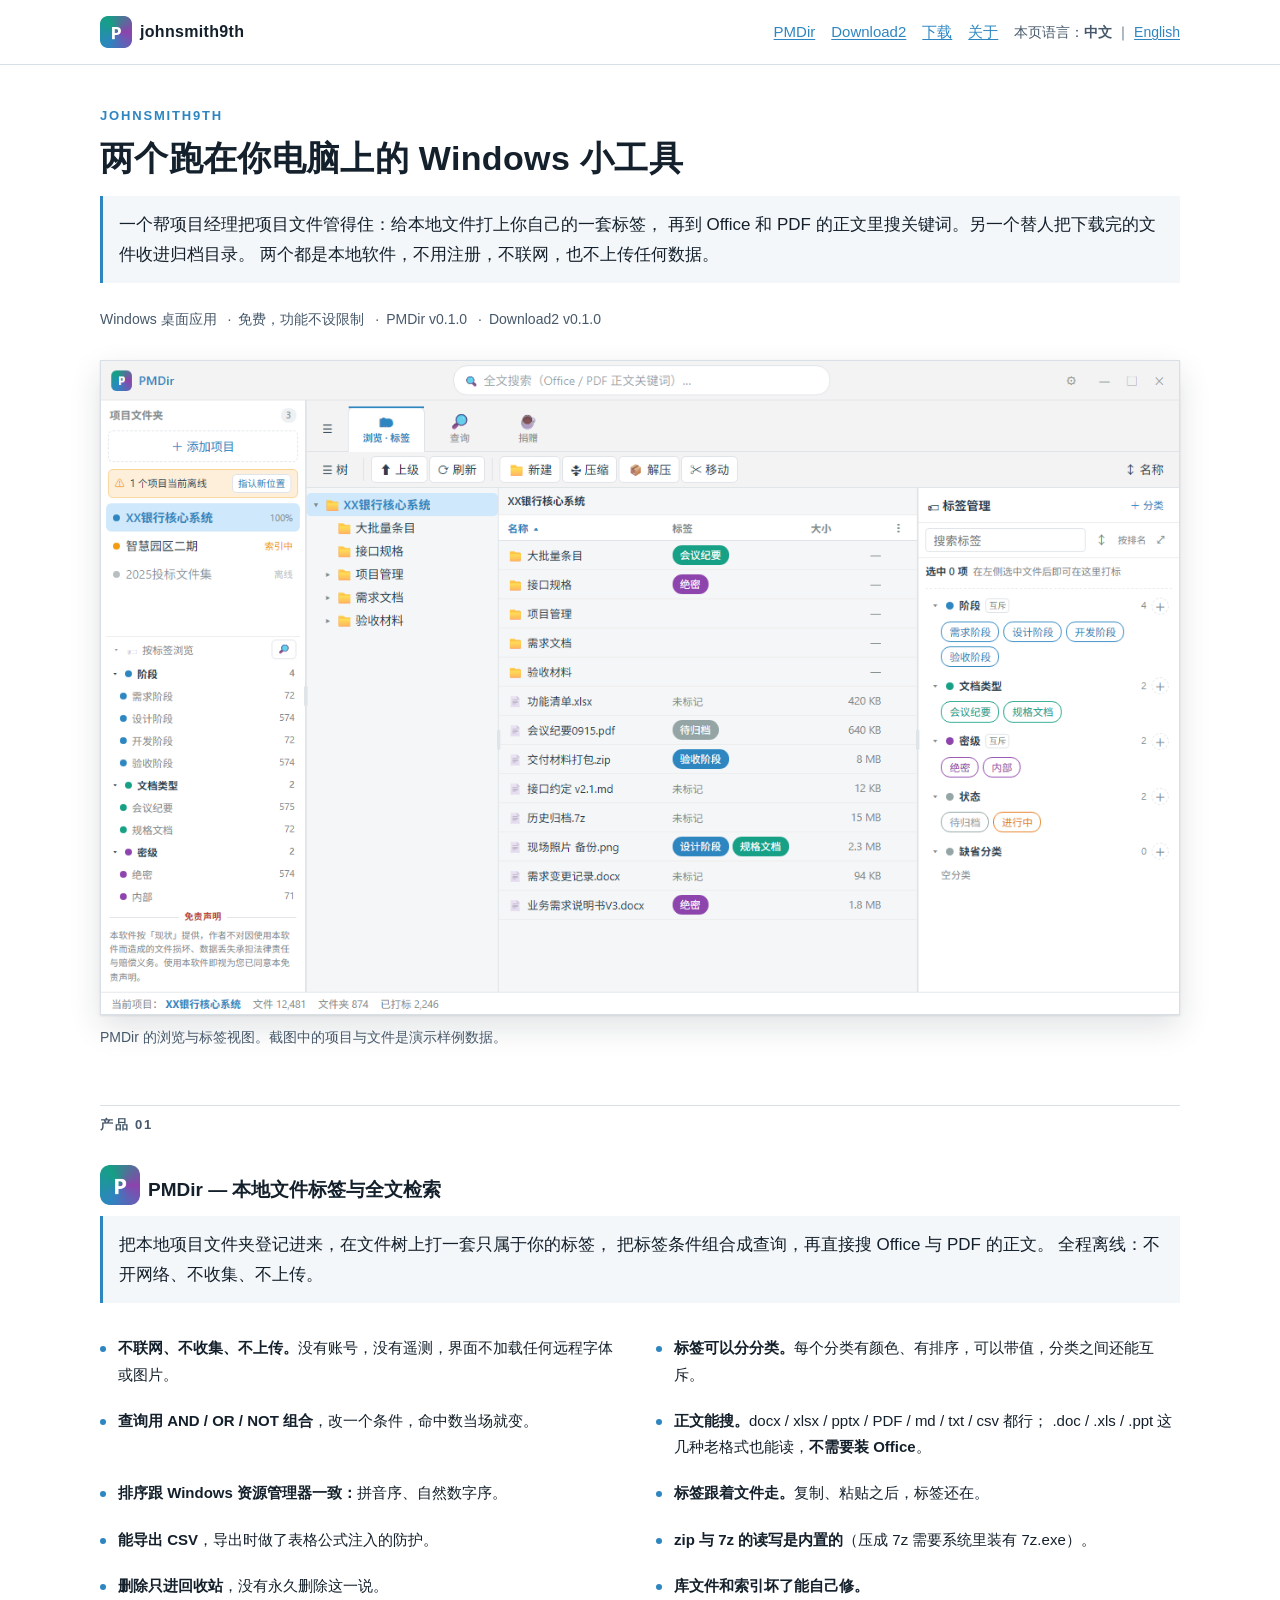
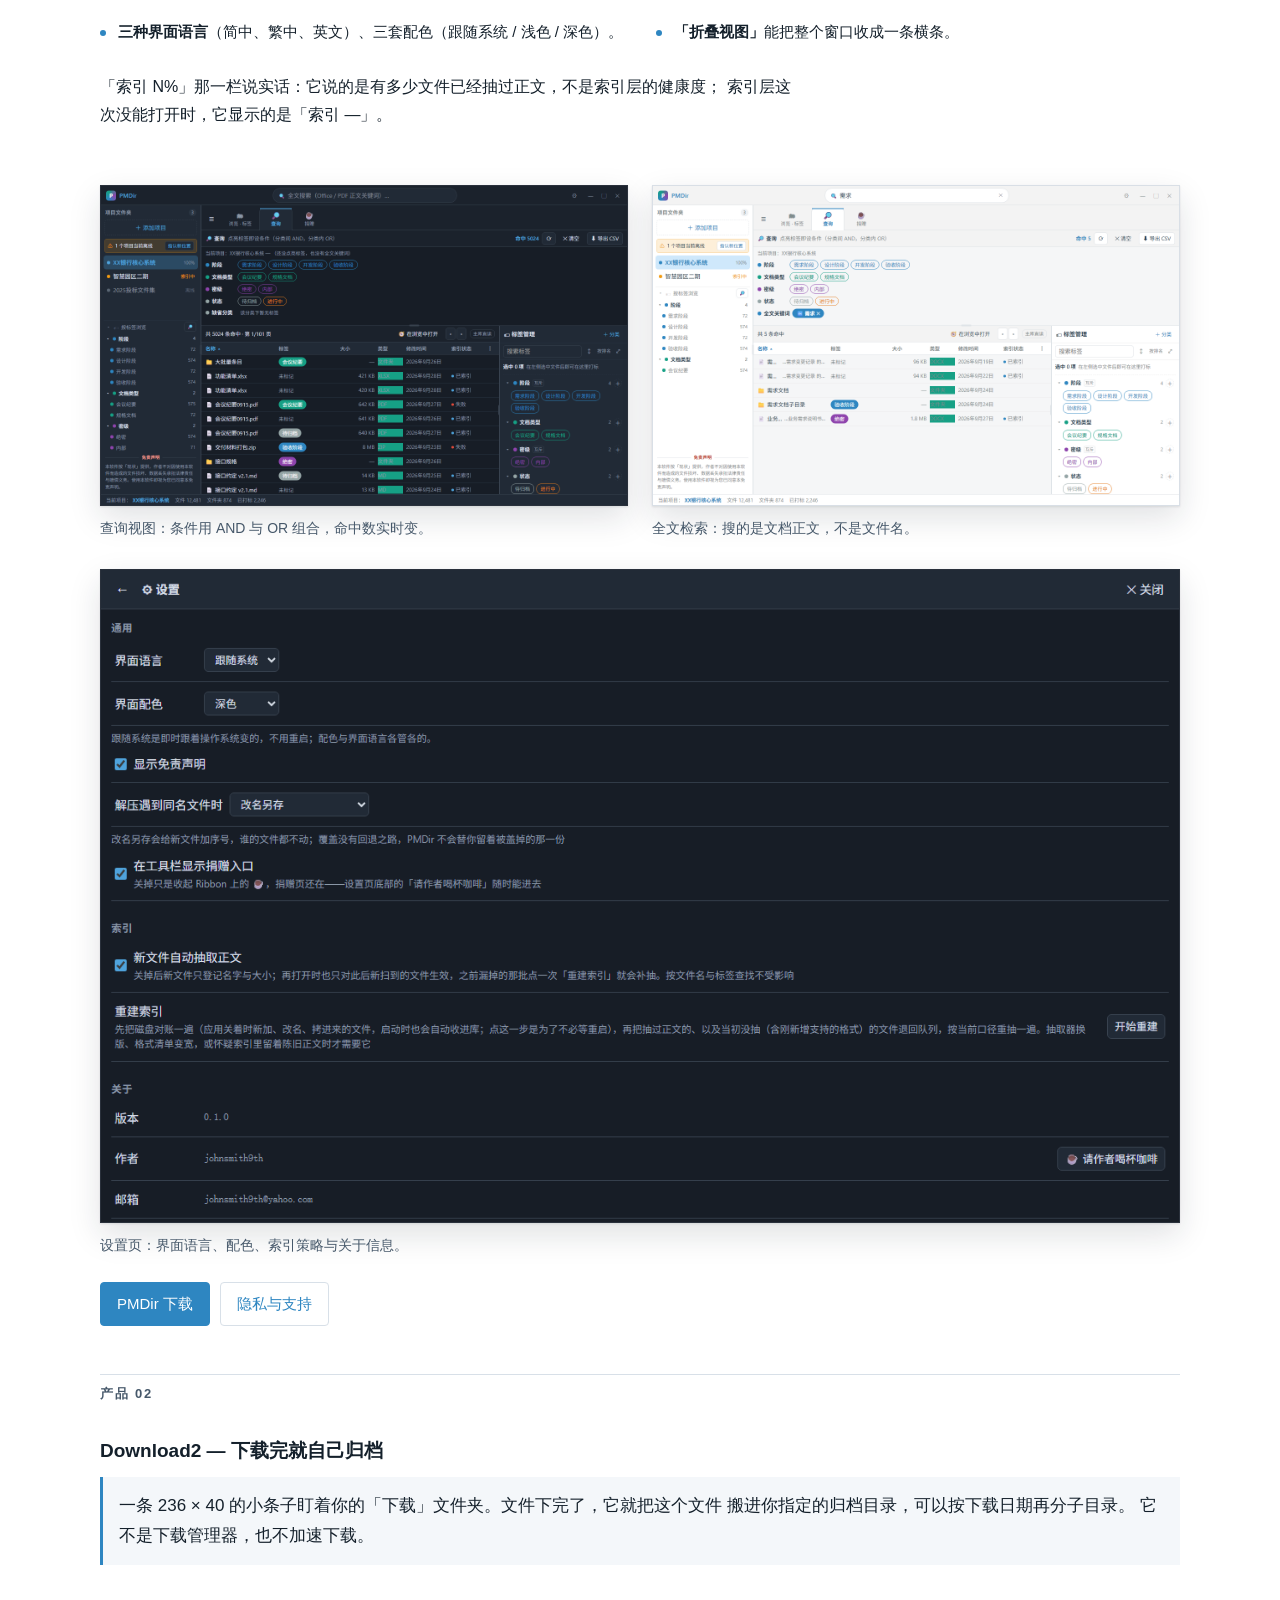
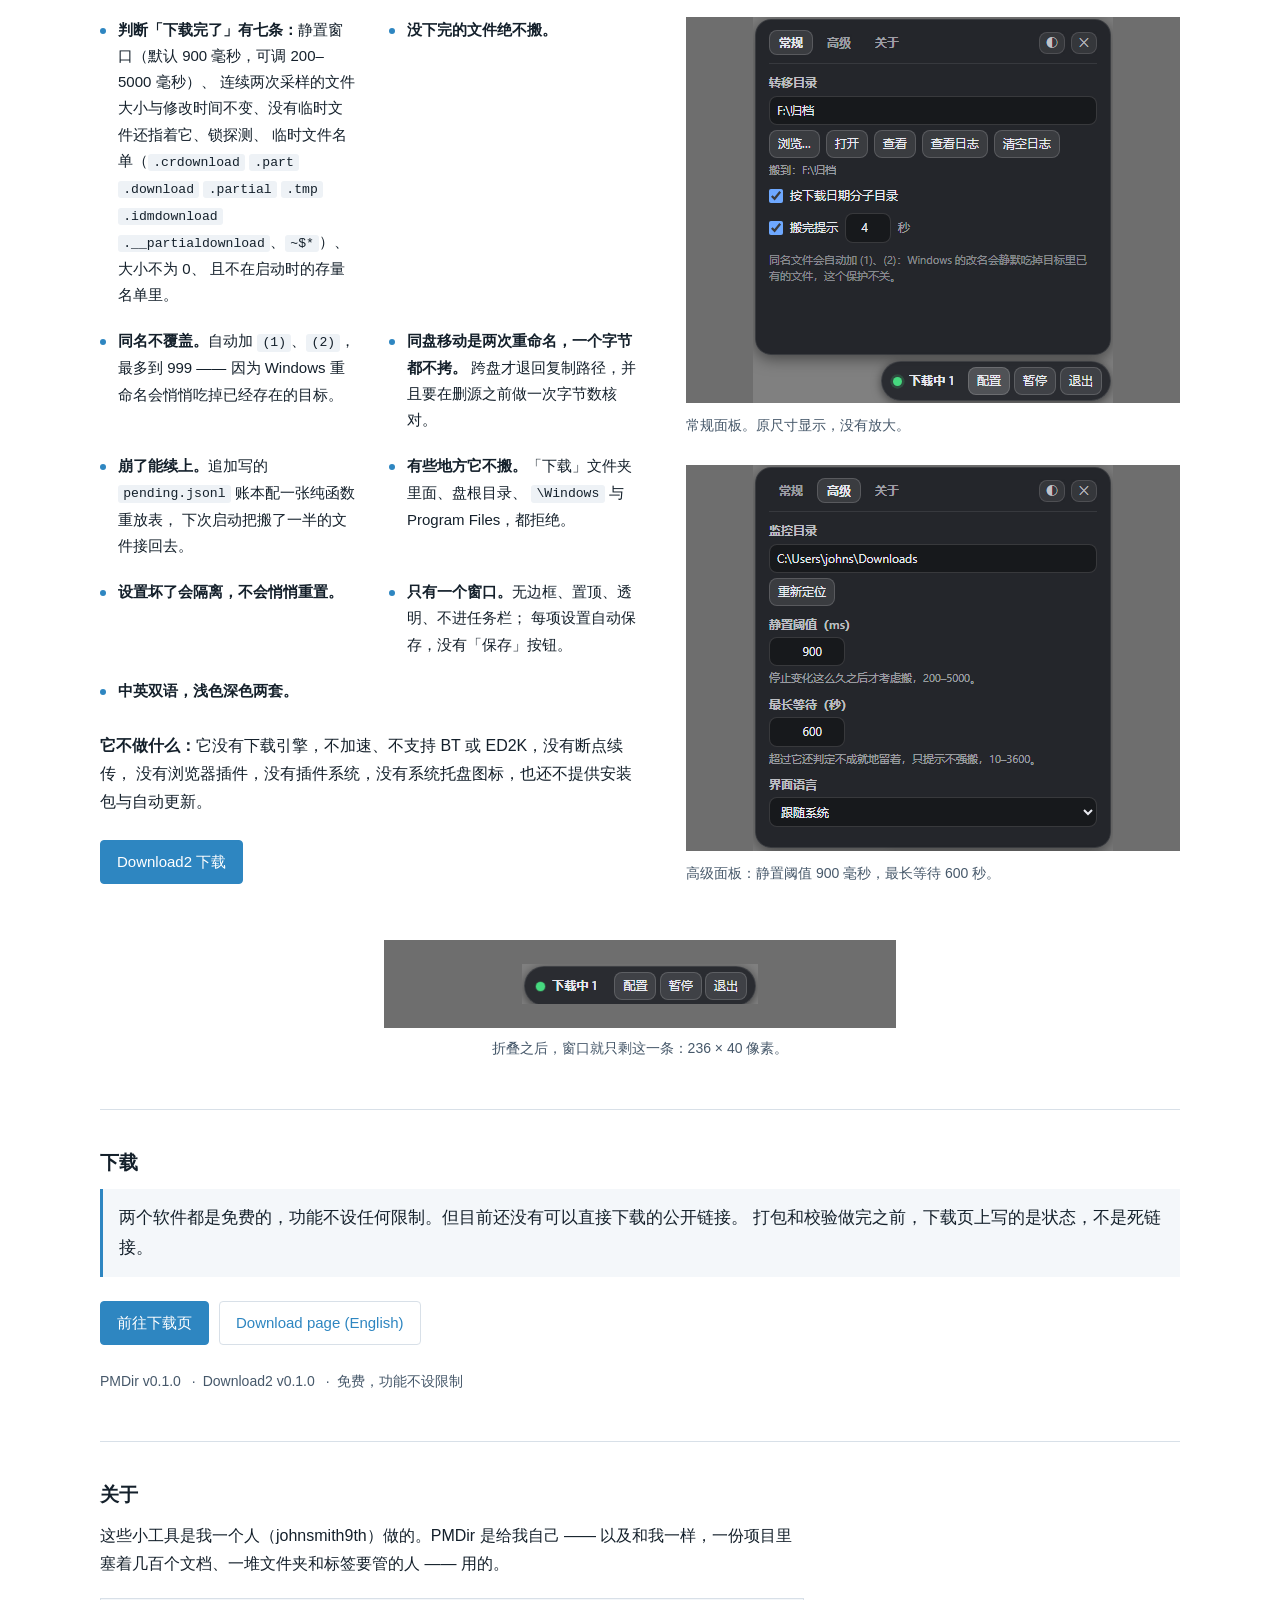
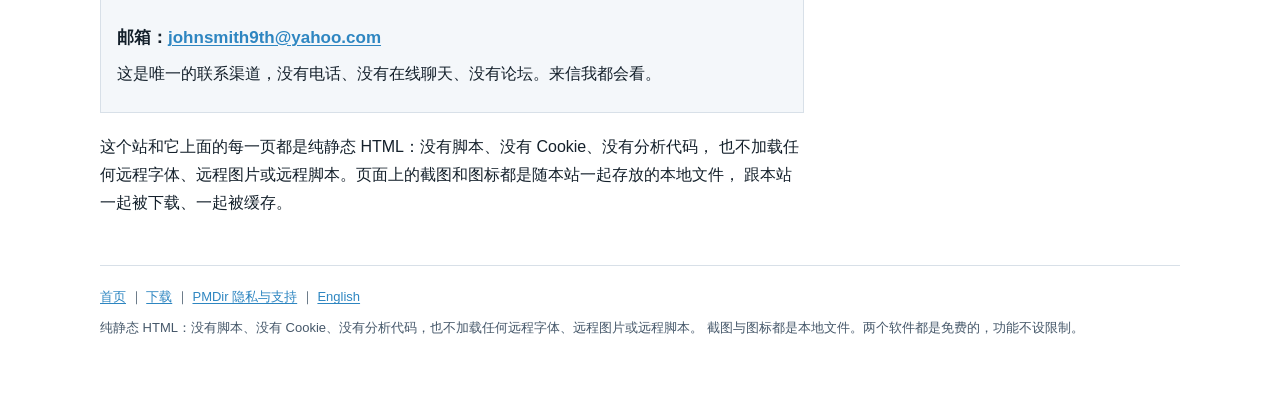
==== docs/index.html @ 08e50e8e "Add product site for PMDir and Download2 Publishes a bilingual (zh-CN / en) homepage for the two Win" ====
<!DOCTYPE html>
<html lang="zh-CN">
  <head>
    <meta charset="utf-8" />
    <meta name="viewport" content="width=device-width, initial-scale=1" />
    <title>johnsmith9th 的小工具 — PMDir 与 Download2</title>
    <meta
      name="description"
      content="两个跑在你自己电脑上的 Windows 小工具：PMDir 给本地文件打标签并做全文检索，Download2 把下载完成的文件自动收进归档目录。免费，功能不设限制。"
    />
    <link rel="stylesheet" href="styles.css" />
  </head>
  <body>
    <header class="site">
      <div class="wrap site__bar">
        <a class="brandmark" href="index.html">
          <img src="assets/pmdir/icon.png" width="32" height="32" alt="" decoding="async" />
          <span>johnsmith9th</span>
        </a>
        <nav class="sitenav" aria-label="站内导航">
          <a href="#pmdir">PMDir</a>
          <a href="#download2">Download2</a>
          <a href="#download">下载</a>
          <a href="#about">关于</a>
          <span class="lang">本页语言：<strong>中文</strong> ｜ <a href="index-en.html">English</a></span>
        </nav>
      </div>
    </header>

    <div class="wrap">
      <section id="top" class="hero">
        <p class="brand">johnsmith9th</p>
        <h1>两个跑在你电脑上的 Windows 小工具</h1>
        <p class="lede">
          一个帮项目经理把项目文件管得住：给本地文件打上你自己的一套标签，
          再到 Office 和 PDF 的正文里搜关键词。另一个替人把下载完的文件收进归档目录。
          两个都是本地软件，不用注册，不联网，也不上传任何数据。
        </p>
        <p class="meta">
          <span>Windows 桌面应用</span> <span>免费，功能不设限制</span>
          <span>PMDir v0.1.0</span> <span>Download2 v0.1.0</span>
        </p>

        <figure class="shotfig">
          <img
            class="shot shot--fill"
            src="assets/pmdir/browse.png"
            width="1258"
            height="762"
            fetchpriority="high"
            decoding="async"
            alt="PMDir 的浏览与标签视图：左侧是项目文件夹与标签面板，中间是文件列表，右侧是标签管理"
          />
          <figcaption>PMDir 的浏览与标签视图。截图中的项目与文件是演示样例数据。</figcaption>
        </figure>
      </section>

      <section id="pmdir" class="section">
        <p class="eyebrow">产品 01</p>
        <h2>
          <img class="hicon" src="assets/pmdir/icon.png" width="40" height="40" alt="" decoding="async" />PMDir — 本地文件标签与全文检索
        </h2>
        <p class="lede">
          把本地项目文件夹登记进来，在文件树上打一套只属于你的标签，
          把标签条件组合成查询，再直接搜 Office 与 PDF 的正文。
          全程离线：不开网络、不收集、不上传。
        </p>

        <ul class="feats">
          <li><strong>不联网、不收集、不上传。</strong>没有账号，没有遥测，界面不加载任何远程字体或图片。</li>
          <li><strong>标签可以分分类。</strong>每个分类有颜色、有排序，可以带值，分类之间还能互斥。</li>
          <li><strong>查询用 AND / OR / NOT 组合</strong>，改一个条件，命中数当场就变。</li>
          <li>
            <strong>正文能搜。</strong>docx / xlsx / pptx / PDF / md / txt / csv 都行；
            .doc / .xls / .ppt 这几种老格式也能读，<strong>不需要装 Office</strong>。
          </li>
          <li><strong>排序跟 Windows 资源管理器一致：</strong>拼音序、自然数字序。</li>
          <li><strong>标签跟着文件走。</strong>复制、粘贴之后，标签还在。</li>
          <li><strong>能导出 CSV</strong>，导出时做了表格公式注入的防护。</li>
          <li><strong>zip 与 7z 的读写是内置的</strong>（压成 7z 需要系统里装有 7z.exe）。</li>
          <li><strong>删除只进回收站</strong>，没有永久删除这一说。</li>
          <li><strong>库文件和索引坏了能自己修。</strong></li>
          <li><strong>三种界面语言</strong>（简中、繁中、英文）、三套配色（跟随系统 / 浅色 / 深色）。</li>
          <li><strong>「折叠视图」</strong>能把整个窗口收成一条横条。</li>
        </ul>

        <p class="prose">
          「索引 N%」那一栏说实话：它说的是有多少文件已经抽过正文，不是索引层的健康度；
          索引层这次没能打开时，它显示的是「索引 —」。
        </p>

        <div class="shotrow">
          <figure class="shotfig">
            <img
              class="shot shot--fill shot--dark"
              src="assets/pmdir/query.png"
              width="1258"
              height="762"
              loading="lazy"
              decoding="async"
              alt="PMDir 的查询视图：标签条件用 AND 与 OR 组合，命中 5024 条，列表右侧带索引状态列"
            />
            <figcaption>查询视图：条件用 AND 与 OR 组合，命中数实时变。</figcaption>
          </figure>
          <figure class="shotfig">
            <img
              class="shot shot--fill"
              src="assets/pmdir/fulltext.png"
              width="1258"
              height="762"
              loading="lazy"
              decoding="async"
              alt="PMDir 的全文检索：搜索“需求”命中 5 条，文件名与类型列里能看到高亮"
            />
            <figcaption>全文检索：搜的是文档正文，不是文件名。</figcaption>
          </figure>
        </div>

        <figure class="shotfig">
          <img
            class="shot shot--fill shot--dark"
            src="assets/pmdir/settings.png"
            width="1258"
            height="762"
            loading="lazy"
            decoding="async"
            alt="PMDir 的设置页：界面语言、界面配色、索引与关于"
          />
          <figcaption>设置页：界面语言、配色、索引策略与关于信息。</figcaption>
        </figure>

        <p class="actions">
          <a class="btn btn--primary" href="downloads.html#dl-pmdir">PMDir 下载</a>
          <a class="btn" href="pmdir/index.html">隐私与支持</a>
        </p>
      </section>

      <section id="download2" class="section">
        <p class="eyebrow">产品 02</p>
        <h2>Download2 — 下载完就自己归档</h2>
        <p class="lede">
          一条 236 × 40 的小条子盯着你的「下载」文件夹。文件下完了，它就把这个文件
          搬进你指定的归档目录，可以按下载日期再分子目录。
          它不是下载管理器，也不加速下载。
        </p>

        <div class="split">
          <div>
            <ul class="feats">
              <li>
                <strong>判断「下载完了」有七条：</strong>静置窗口（默认 900 毫秒，可调 200–5000 毫秒）、
                连续两次采样的文件大小与修改时间不变、没有临时文件还指着它、锁探测、
                临时文件名单（<code>.crdownload</code> <code>.part</code> <code>.download</code>
                <code>.partial</code> <code>.tmp</code> <code>.idmdownload</code>
                <code>.__partialdownload</code>、<code>~$*</code>）、大小不为 0、
                且不在启动时的存量名单里。
              </li>
              <li><strong>没下完的文件绝不搬。</strong></li>
              <li>
                <strong>同名不覆盖。</strong>自动加 <code>(1)</code>、<code>(2)</code>，最多到 999 ——
                因为 Windows 重命名会悄悄吃掉已经存在的目标。
              </li>
              <li>
                <strong>同盘移动是两次重命名，一个字节都不拷。</strong>
                跨盘才退回复制路径，并且要在删源之前做一次字节数核对。
              </li>
              <li>
                <strong>崩了能续上。</strong>追加写的 <code>pending.jsonl</code> 账本配一张纯函数重放表，
                下次启动把搬了一半的文件接回去。
              </li>
              <li>
                <strong>有些地方它不搬。</strong>「下载」文件夹里面、盘根目录、
                <code>\Windows</code> 与 Program Files，都拒绝。
              </li>
              <li><strong>设置坏了会隔离，不会悄悄重置。</strong></li>
              <li>
                <strong>只有一个窗口。</strong>无边框、置顶、透明、不进任务栏；
                每项设置自动保存，没有「保存」按钮。
              </li>
              <li><strong>中英双语，浅色深色两套。</strong></li>
            </ul>

            <p class="prose">
              <strong>它不做什么：</strong>它没有下载引擎，不加速、不支持 BT 或 ED2K，没有断点续传，
              没有浏览器插件，没有插件系统，没有系统托盘图标，也还不提供安装包与自动更新。
            </p>

            <p class="actions">
              <a class="btn btn--primary" href="downloads.html#dl-download2">Download2 下载</a>
            </p>
          </div>

          <div>
            <figure class="shotfig">
              <div class="shotbox">
                <img
                  src="assets/download2/panel-zh.png"
                  width="360"
                  height="386"
                  loading="lazy"
                  decoding="async"
                  alt="Download2 的常规面板：转移目录、浏览与打开按钮、按下载日期分子目录、搬完提示时长，下方是折叠后的状态条"
                />
              </div>
              <figcaption>常规面板。原尺寸显示，没有放大。</figcaption>
            </figure>

            <figure class="shotfig">
              <div class="shotbox">
                <img
                  src="assets/download2/advanced-zh.png"
                  width="360"
                  height="386"
                  loading="lazy"
                  decoding="async"
                  alt="Download2 的高级面板：监控目录、静置阈值 900 毫秒、最长等待 600 秒、界面语言"
                />
              </div>
              <figcaption>高级面板：静置阈值 900 毫秒，最长等待 600 秒。</figcaption>
            </figure>
          </div>
        </div>

        <figure class="pillfig">
          <div class="shotbox pillfig__box">
            <img
              src="assets/download2/pill-zh.png"
              width="236"
              height="40"
              loading="lazy"
              decoding="async"
              alt="Download2 折叠后的状态条，236 × 40 像素"
            />
          </div>
          <figcaption>折叠之后，窗口就只剩这一条：236 × 40 像素。</figcaption>
        </figure>

      </section>

      <section id="download" class="section">
        <h2>下载</h2>
        <p class="lede">
          两个软件都是免费的，功能不设任何限制。但目前还没有可以直接下载的公开链接。
          打包和校验做完之前，下载页上写的是状态，不是死链接。
        </p>
        <p class="actions">
          <a class="btn btn--primary" href="downloads.html">前往下载页</a>
          <a class="btn" href="downloads-en.html">Download page (English)</a>
        </p>
        <p class="meta">
          <span>PMDir v0.1.0</span> <span>Download2 v0.1.0</span> <span>免费，功能不设限制</span>
        </p>
      </section>

      <section id="about" class="section">
        <h2>关于</h2>
        <div class="prose">
          <p>
            这些小工具是我一个人（johnsmith9th）做的。PMDir 是给我自己 ——
            以及和我一样，一份项目里塞着几百个文档、一堆文件夹和标签要管的人 —— 用的。
          </p>
          <div class="contact">
            <p class="mail">邮箱：<a href="mailto:johnsmith9th@yahoo.com">johnsmith9th@yahoo.com</a></p>
            <p>这是唯一的联系渠道，没有电话、没有在线聊天、没有论坛。来信我都会看。</p>
          </div>
          <p>
            这个站和它上面的每一页都是纯静态 HTML：没有脚本、没有 Cookie、没有分析代码，
            也不加载任何远程字体、远程图片或远程脚本。页面上的截图和图标都是随本站一起存放的本地文件，
            跟本站一起被下载、一起被缓存。
          </p>
        </div>
      </section>

      <footer class="doc">
        <nav>
          <a href="index.html">首页</a> ｜ <a href="downloads.html">下载</a> ｜
          <a href="pmdir/index.html">PMDir 隐私与支持</a> ｜
          <a href="index-en.html">English</a>
        </nav>
        <p>
          纯静态 HTML：没有脚本、没有 Cookie、没有分析代码，也不加载任何远程字体、远程图片或远程脚本。
          截图与图标都是本地文件。两个软件都是免费的，功能不设限制。
        </p>
      </footer>
    </div>
  </body>
</html>
---- docs/styles.css ----
/* 首页与下载页的样式。docs/pmdir/ 是一个独立子站，它自己的 styles.css 保持原样，
   这里只把同一套配色复制了一份，两边共用同一套变量名，看起来才像同一个站。
   两边都不要出现任何 http(s) 远程资源：一行远程字体就会让「本应用不联网」那句话打折。 */

:root {
  /* —— 与 docs/pmdir/styles.css 逐字一致的配色 —— */
  --ink: #14202b;
  --ink-soft: #46586a;
  --line: #d8e0e8;
  --bg: #ffffff;
  --bg-soft: #f4f7fa;
  --primary: #2e86c1;
  --primary-ink: #ffffff;
  --warn-bg: #fff8e6;
  --warn-line: #f0d9a0;
  --warn-ink: #6d4c00;
  --code-bg: #eef2f6;

  /* —— 布局宽度 —— */
  --wrap: 70rem;
  --wrap-narrow: 44rem;

  /* —— 截图框：固定色，不随主题变（画面属于软件，不属于页面） —— */
  --shot-edge-light: #d9dfe6;
  --shot-edge-dark: #2a313c;
  --shot-shadow: 0 1px 2px rgba(20, 32, 43, 0.1), 0 12px 30px rgba(20, 32, 43, 0.13);

  /* —— Download2 截图自带的「桌面」底色（固定灰，深浅主题都一样） —— */
  --surface-desktop: #6e6e6e;
}

@media (prefers-color-scheme: dark) {
  :root {
    --ink: #e6edf3;
    --ink-soft: #a9b8c6;
    --line: #30394a;
    --bg: #161a20;
    --bg-soft: #1d232b;
    --primary: #5aa9d6;
    --primary-ink: #0d1117;
    --warn-bg: #2a2415;
    --warn-line: #5c4f24;
    --warn-ink: #e8d5a2;
    --code-bg: #222a34;

    --shot-shadow: 0 1px 2px rgba(0, 0, 0, 0.55), 0 12px 30px rgba(0, 0, 0, 0.5);
  }
}

* {
  box-sizing: border-box;
}

body {
  margin: 0;
  background: var(--bg);
  color: var(--ink);
  font-family:
    -apple-system, BlinkMacSystemFont, 'Segoe UI', Roboto, 'Noto Sans SC',
    'Microsoft YaHei', sans-serif;
  line-height: 1.75;
  font-size: 16px;
  -webkit-text-size-adjust: 100%;
}

.wrap {
  max-width: var(--wrap);
  margin: 0 auto;
  padding: 2.5rem 1.25rem 4rem;
}

.wrap--narrow {
  max-width: var(--wrap-narrow);
}

[id] {
  scroll-margin-top: 1.5rem;
}

/* ---------- 顶部条 ---------- */

.site {
  border-bottom: 1px solid var(--line);
  background: var(--bg);
}

.site__bar {
  display: flex;
  flex-wrap: wrap;
  align-items: center;
  justify-content: space-between;
  gap: 0.75rem 1.5rem;
  padding-top: 1rem;
  padding-bottom: 1rem;
}

.brandmark {
  display: inline-flex;
  align-items: center;
  gap: 0.5rem;
  font-weight: 600;
  letter-spacing: 0.02em;
  text-decoration: none;
  color: inherit;
}

.brandmark img {
  display: block;
  width: 32px;
  height: 32px;
  border-radius: 6px;
}

.sitenav {
  display: flex;
  flex-wrap: wrap;
  align-items: center;
  gap: 0.375rem 1rem;
  font-size: 0.9375rem;
}

.sitenav .lang {
  margin: 0;
  font-size: 0.875rem;
  color: var(--ink-soft);
}

/* ---------- 通用排版（与 docs/pmdir/styles.css 保持一致） ---------- */

.brand {
  font-size: 0.8125rem;
  letter-spacing: 0.14em;
  text-transform: uppercase;
  color: var(--primary);
  font-weight: 600;
  margin: 0 0 0.5rem;
}

.eyebrow {
  font-size: 0.8125rem;
  letter-spacing: 0.14em;
  text-transform: uppercase;
  color: var(--ink-soft);
  font-weight: 600;
  margin: 0 0 0.5rem;
}

h1 {
  font-size: 1.875rem;
  line-height: 1.3;
  margin: 0 0 0.75rem;
  letter-spacing: 0.01em;
}

h2 {
  font-size: 1.1875rem;
  margin: 2.25rem 0 0.625rem;
  padding-top: 0.25rem;
}

h3 {
  font-size: 1rem;
  margin: 1.5rem 0 0.375rem;
}

p,
li {
  margin: 0.5rem 0;
}

ul {
  padding-left: 1.25rem;
}

.meta {
  margin: 0;
  font-size: 0.875rem;
  color: var(--ink-soft);
}

.meta span + span::before {
  content: '·';
  margin: 0 0.5em;
}

.lang {
  margin: 1rem 0 0;
  font-size: 0.875rem;
}

.lede {
  font-size: 1.0625rem;
  color: var(--ink);
  background: var(--bg-soft);
  border-left: 3px solid var(--primary);
  padding: 0.875rem 1rem;
  margin: 0 0 1.5rem;
}

.note {
  background: var(--warn-bg);
  border: 1px solid var(--warn-line);
  color: var(--warn-ink);
  padding: 0.875rem 1rem;
  margin: 1.25rem 0;
  font-size: 0.9375rem;
}

code,
kbd {
  background: var(--code-bg);
  padding: 0.1em 0.4em;
  border-radius: 3px;
  font-family: ui-monospace, 'Cascadia Mono', Consolas, 'Courier New', monospace;
  font-size: 0.875em;
  /* 首页的要点栏比 pmdir 的文档列窄，break-all 会把 .crdownload 拆成两行 */
  word-break: normal;
  overflow-wrap: break-word;
}

pre {
  background: var(--code-bg);
  padding: 0.875rem 1rem;
  border-radius: 4px;
  overflow-x: auto;
  font-size: 0.875rem;
}

pre code {
  background: none;
  padding: 0;
  word-break: normal;
}

a {
  color: var(--primary);
  text-decoration-thickness: 1px;
  text-underline-offset: 2px;
}

a:focus-visible {
  outline: 2px solid var(--primary);
  outline-offset: 2px;
}

table {
  border-collapse: collapse;
  width: 100%;
  margin: 1rem 0;
  font-size: 0.9375rem;
}

th,
td {
  border: 1px solid var(--line);
  padding: 0.5rem 0.625rem;
  text-align: left;
  vertical-align: top;
}

th {
  background: var(--bg-soft);
  font-weight: 600;
}

.contact {
  border: 1px solid var(--line);
  background: var(--bg-soft);
  padding: 1rem;
  margin: 1.25rem 0;
}

.contact .mail {
  font-size: 1.0625rem;
  font-weight: 600;
}

footer.doc {
  margin-top: 3rem;
  padding-top: 1.25rem;
  border-top: 1px solid var(--line);
  font-size: 0.8125rem;
  color: var(--ink-soft);
}

footer.doc nav {
  margin-bottom: 0.5rem;
}

/* ---------- 卡片 ---------- */

.cards {
  display: grid;
  gap: 1rem;
  margin: 1.5rem 0;
}

@media (min-width: 40rem) {
  .cards {
    grid-template-columns: 1fr 1fr;
  }
}

.card {
  border: 1px solid var(--line);
  border-radius: 4px;
  padding: 1rem 1.125rem;
  text-decoration: none;
  color: inherit;
  display: block;
}

a.card:hover {
  border-color: var(--primary);
  background: var(--bg-soft);
}

.card h2 {
  margin: 0 0 0.375rem;
  padding: 0;
  font-size: 1.0625rem;
}

.card p {
  margin: 0;
  font-size: 0.875rem;
  color: var(--ink-soft);
}

.card--pending .card__note {
  margin: 0.5rem 0 0.75rem;
}

.card .ver {
  font-size: 0.8125rem;
  font-weight: 400;
  color: var(--ink-soft);
  margin-left: 0.25rem;
}

/* ---------- 按钮 ---------- */

.actions {
  display: flex;
  flex-wrap: wrap;
  gap: 0.625rem;
  margin: 1.5rem 0;
}

.btn {
  display: inline-block;
  padding: 0.5rem 1rem;
  border: 1px solid var(--line);
  border-radius: 4px;
  text-decoration: none;
  color: var(--primary);
  font-size: 0.9375rem;
  background: var(--bg);
}

.btn:hover {
  border-color: var(--primary);
}

.btn--primary {
  background: var(--primary);
  color: var(--primary-ink);
  border-color: var(--primary);
}

.btn--pending {
  color: var(--ink-soft);
  background: var(--bg-soft);
  border-style: dashed;
  cursor: not-allowed;
}

.pending {
  display: flex;
  align-items: center;
  gap: 0.5rem;
  font-size: 0.9375rem;
  color: var(--warn-ink);
  margin: 0.5rem 0;
}

.pending__dot {
  width: 0.5rem;
  height: 0.5rem;
  border-radius: 50%;
  background: var(--warn-line);
  flex: none;
}

/* ---------- 主页版式 ---------- */

.hero {
  padding-bottom: 0.5rem;
}

.hero h1 {
  font-size: 2.125rem;
  margin-bottom: 1rem;
}

.section {
  border-top: 1px solid var(--line);
  margin-top: 3rem;
  padding-top: 0.5rem;
}

.section > h2:first-of-type {
  margin-top: 1.5rem;
}

.split {
  display: grid;
  gap: 2rem 2.5rem;
  align-items: start;
}

@media (min-width: 64rem) {
  .split {
    grid-template-columns: minmax(0, 1.05fr) minmax(0, 0.95fr);
  }
}

.hicon {
  display: inline-block;
  width: 40px;
  height: 40px;
  border-radius: 8px;
  vertical-align: -0.5em;
  margin-right: 0.5rem;
}

.feats {
  display: grid;
  gap: 0.25rem 2rem;
  margin: 1.25rem 0;
  padding: 0;
  list-style: none;
}

@media (min-width: 40rem) {
  .feats {
    grid-template-columns: 1fr 1fr;
  }
}

.feats li {
  margin: 0.5rem 0;
  padding-left: 1.125rem;
  position: relative;
  font-size: 0.9375rem;
}

.feats li::before {
  content: '';
  position: absolute;
  left: 0;
  top: 0.6875rem;
  width: 0.375rem;
  height: 0.375rem;
  border-radius: 50%;
  background: var(--primary);
}

.prose {
  max-width: var(--wrap-narrow);
}

/* ---------- 截图 ---------- */

/* 截图是窗口的照片：直角 + 一圈属于它自己的边 + 一层投影。
   不用圆角 —— 圆角会在四个角露出页面底色，浅色页上是白点、深色页上是黑点。 */
.shot {
  display: block;
  max-width: 100%;
  height: auto;
  border: 1px solid var(--shot-edge-light);
  box-shadow: var(--shot-shadow);
}

.shot--dark {
  border-color: var(--shot-edge-dark);
}

.shot--fill {
  width: 100%;
}

.shotfig {
  margin: 1.75rem 0 0;
}

.shotfig figcaption {
  margin-top: 0.625rem;
  font-size: 0.875rem;
  color: var(--ink-soft);
}

.shotrow {
  display: grid;
  gap: 1.5rem;
  margin: 1.75rem 0 0;
}

@media (min-width: 64rem) {
  .shotrow {
    grid-template-columns: 1fr 1fr;
  }
}

/* Download2 的截图自带一片灰「桌面」底。让它保持原样，
   外层只补同样颜色的底，四个角就接缝不上。 */
.shotbox {
  margin: 0;
  background: var(--surface-desktop);
  overflow: hidden;
}

.shotbox img {
  display: block;
  width: auto;
  max-width: 100%;
  height: auto;
  margin: 0 auto;
}

.pillfig {
  margin: 2rem 0 0;
}

.pillfig__box {
  display: flex;
  justify-content: center;
  padding: 1.5rem 1rem;
  max-width: 32rem;
  margin: 0 auto;
}

.pillfig figcaption {
  margin-top: 0.5rem;
  font-size: 0.875rem;
  color: var(--ink-soft);
  text-align: center;
}
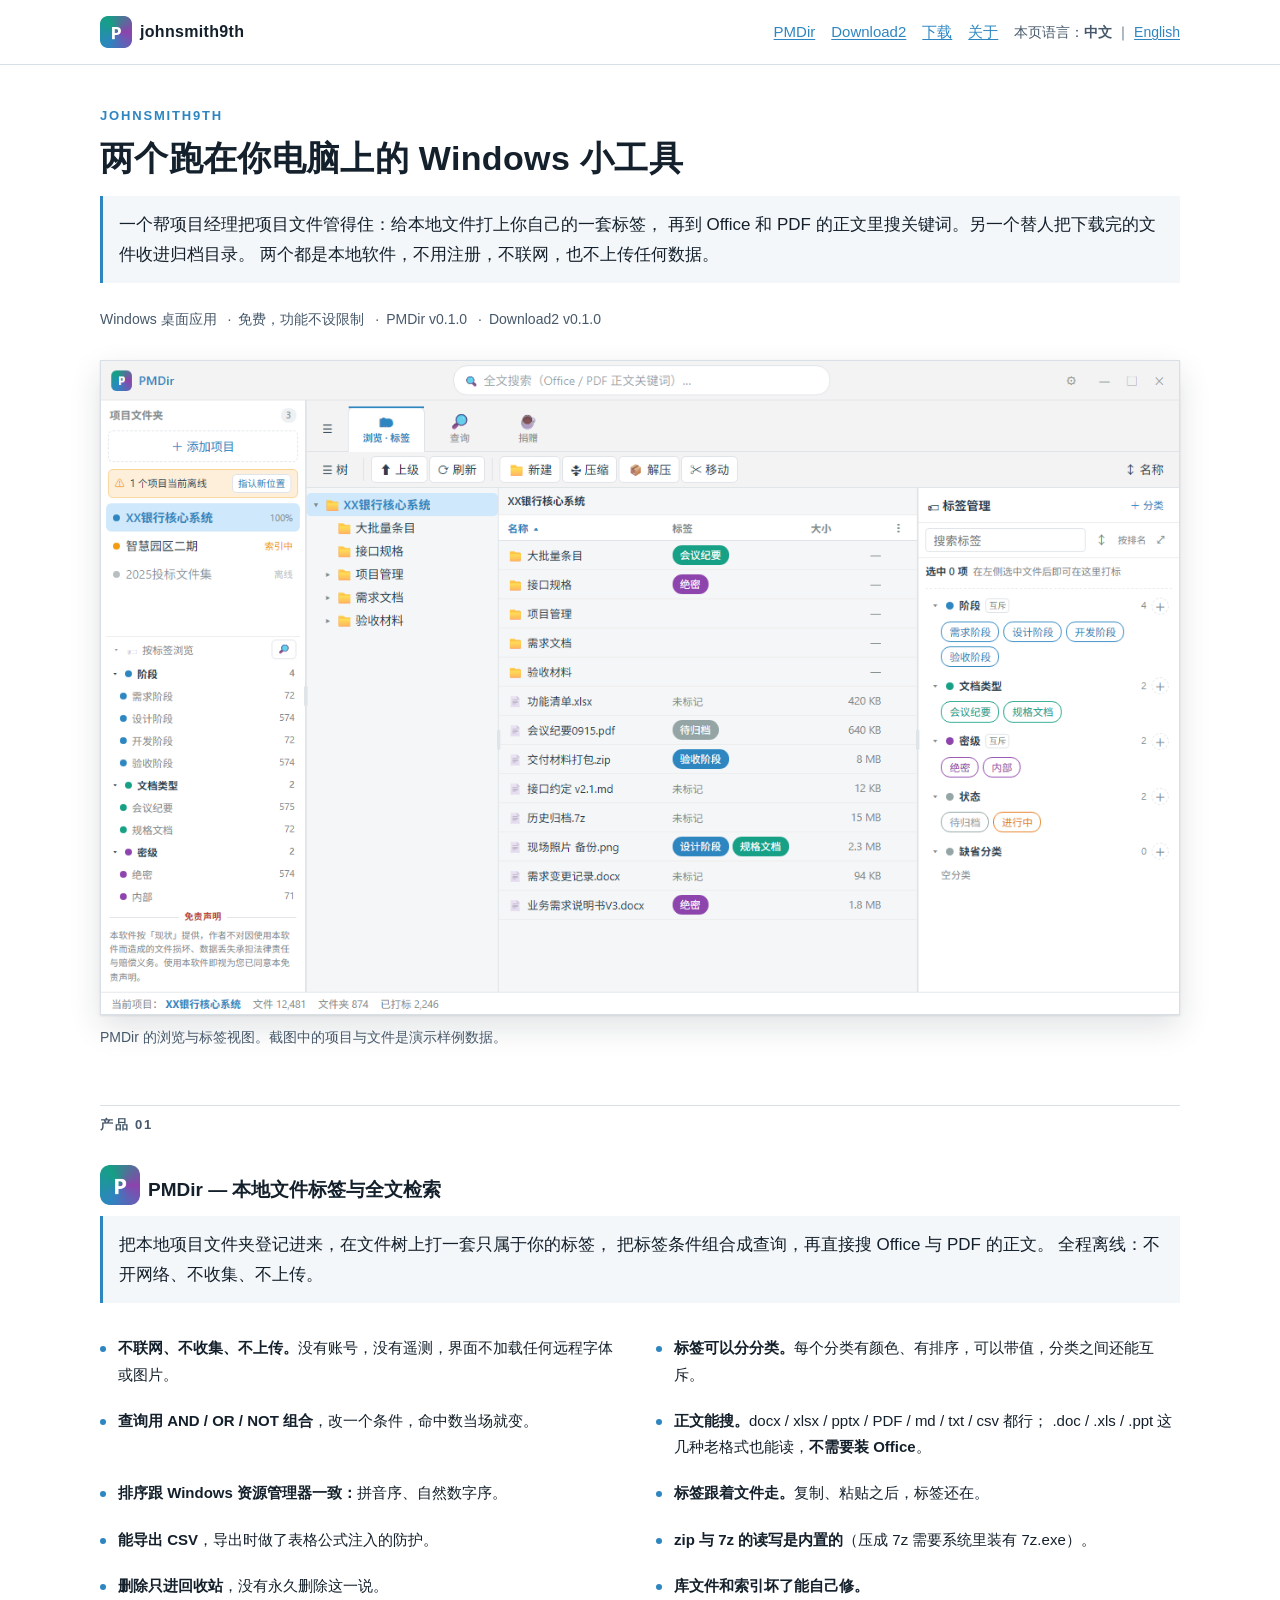
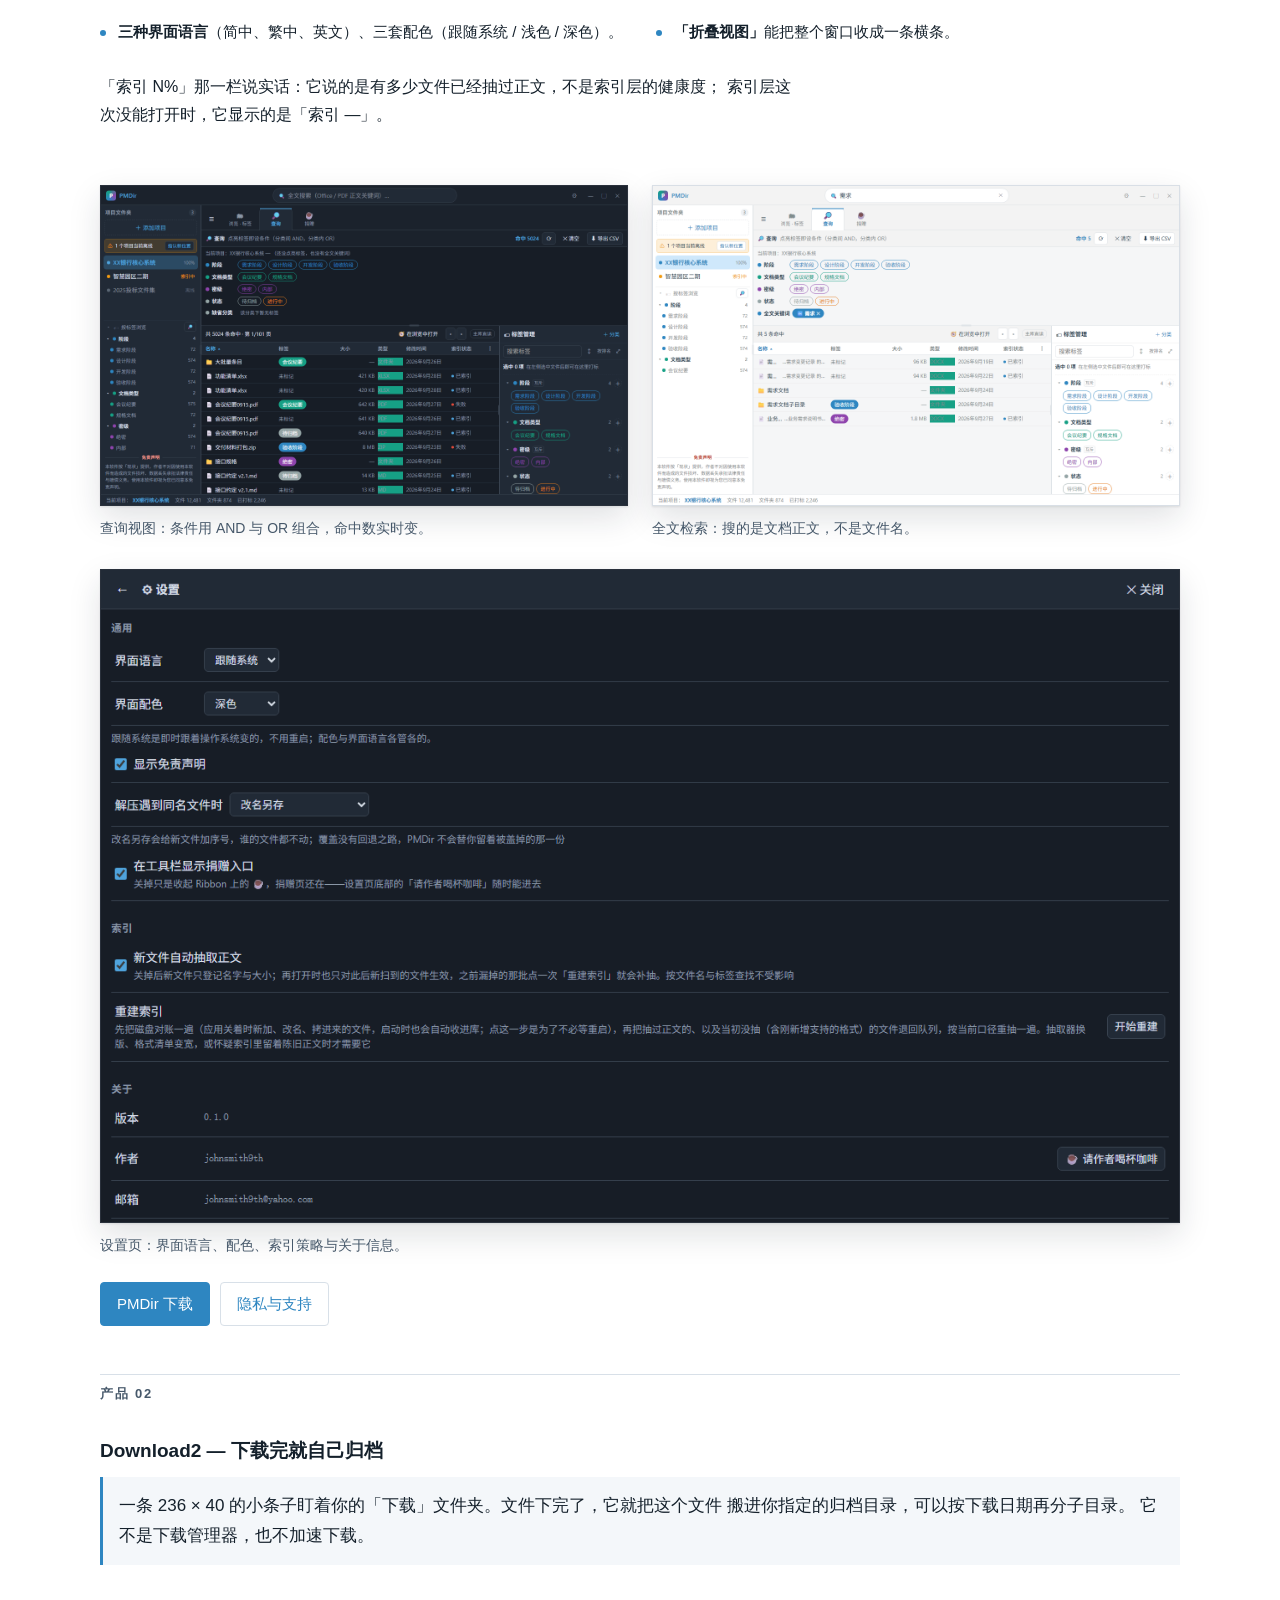
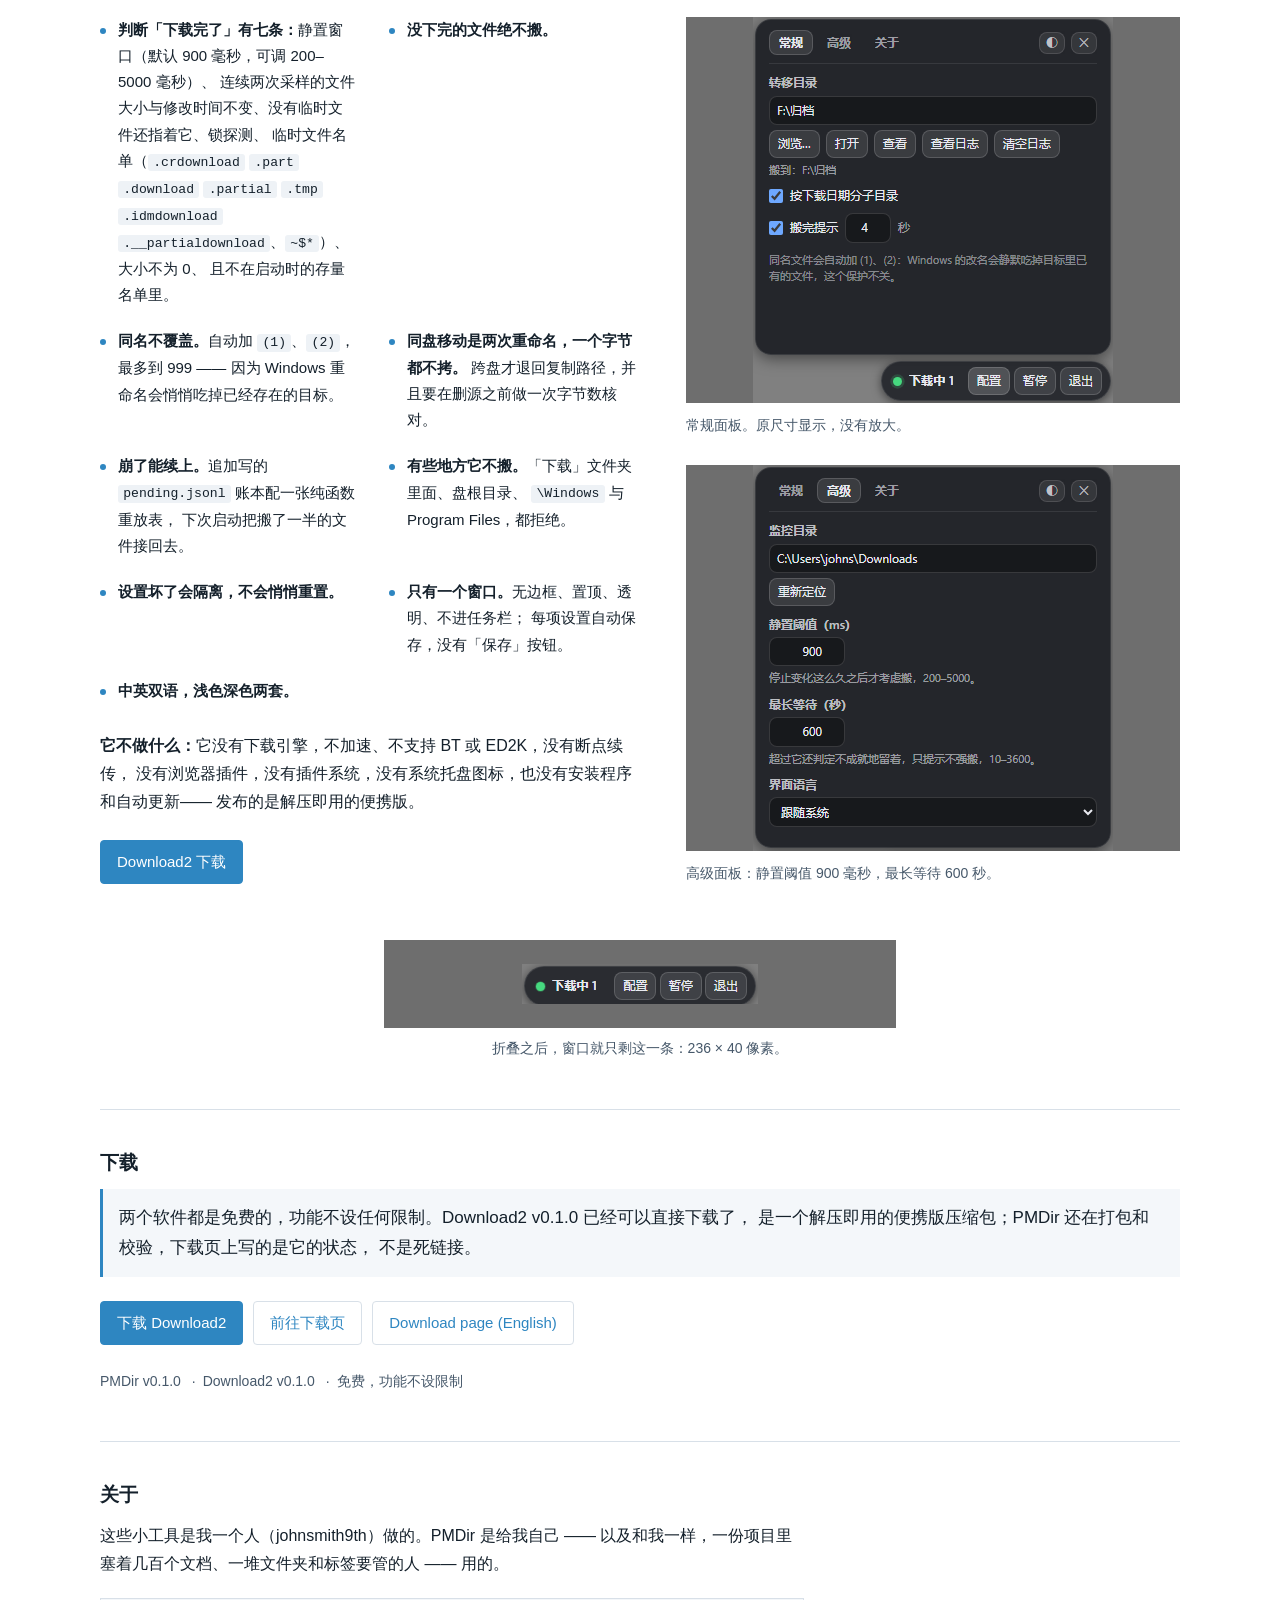
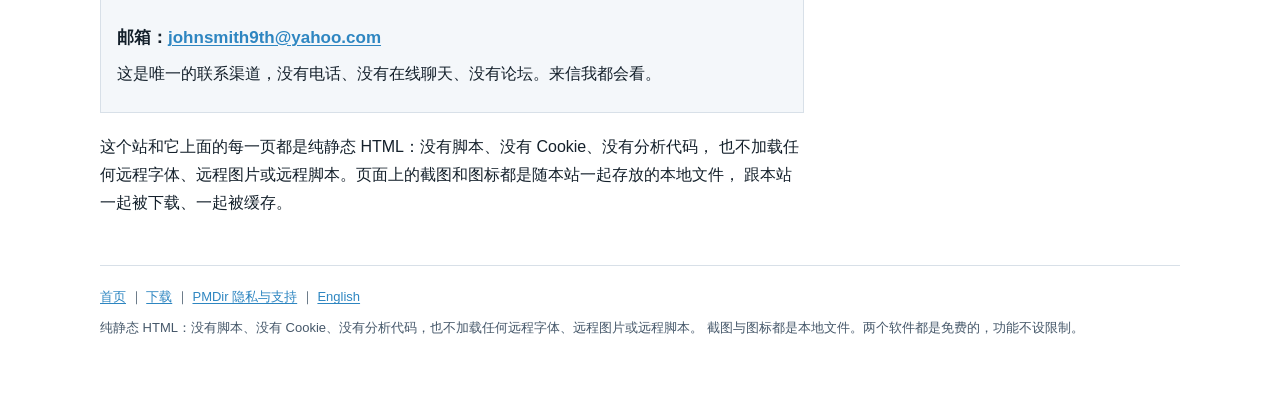
==== commit 37b8ffd9: "Wire up the Download2 v0.1.0 download link The release is published, so the download page stops bein" ====
--- a/docs/index.html
+++ b/docs/index.html
@@ -182,7 +182,8 @@
 
             <p class="prose">
               <strong>它不做什么：</strong>它没有下载引擎，不加速、不支持 BT 或 ED2K，没有断点续传，
-              没有浏览器插件，没有插件系统，没有系统托盘图标，也还不提供安装包与自动更新。
+              没有浏览器插件，没有插件系统，没有系统托盘图标，也没有安装程序和自动更新——
+              发布的是解压即用的便携版。
             </p>
 
             <p class="actions">
@@ -240,11 +241,13 @@
       <section id="download" class="section">
         <h2>下载</h2>
         <p class="lede">
-          两个软件都是免费的，功能不设任何限制。但目前还没有可以直接下载的公开链接。
-          打包和校验做完之前，下载页上写的是状态，不是死链接。
+          两个软件都是免费的，功能不设任何限制。Download2 v0.1.0 已经可以直接下载了，
+          是一个解压即用的便携版压缩包；PMDir 还在打包和校验，下载页上写的是它的状态，
+          不是死链接。
         </p>
         <p class="actions">
-          <a class="btn btn--primary" href="downloads.html">前往下载页</a>
+          <a class="btn btn--primary" href="downloads.html#dl-download2">下载 Download2</a>
+          <a class="btn" href="downloads.html">前往下载页</a>
           <a class="btn" href="downloads-en.html">Download page (English)</a>
         </p>
         <p class="meta">
--- a/docs/styles.css
+++ b/docs/styles.css
@@ -327,8 +327,13 @@
   color: var(--ink-soft);
 }
 
-.card--pending .card__note {
+.card .card__note {
   margin: 0.5rem 0 0.75rem;
+}
+
+/* 卡片里的按钮组不要继承 .actions 在正文里的那套上下留白。 */
+.card .actions {
+  margin: 0;
 }
 
 .card .ver {
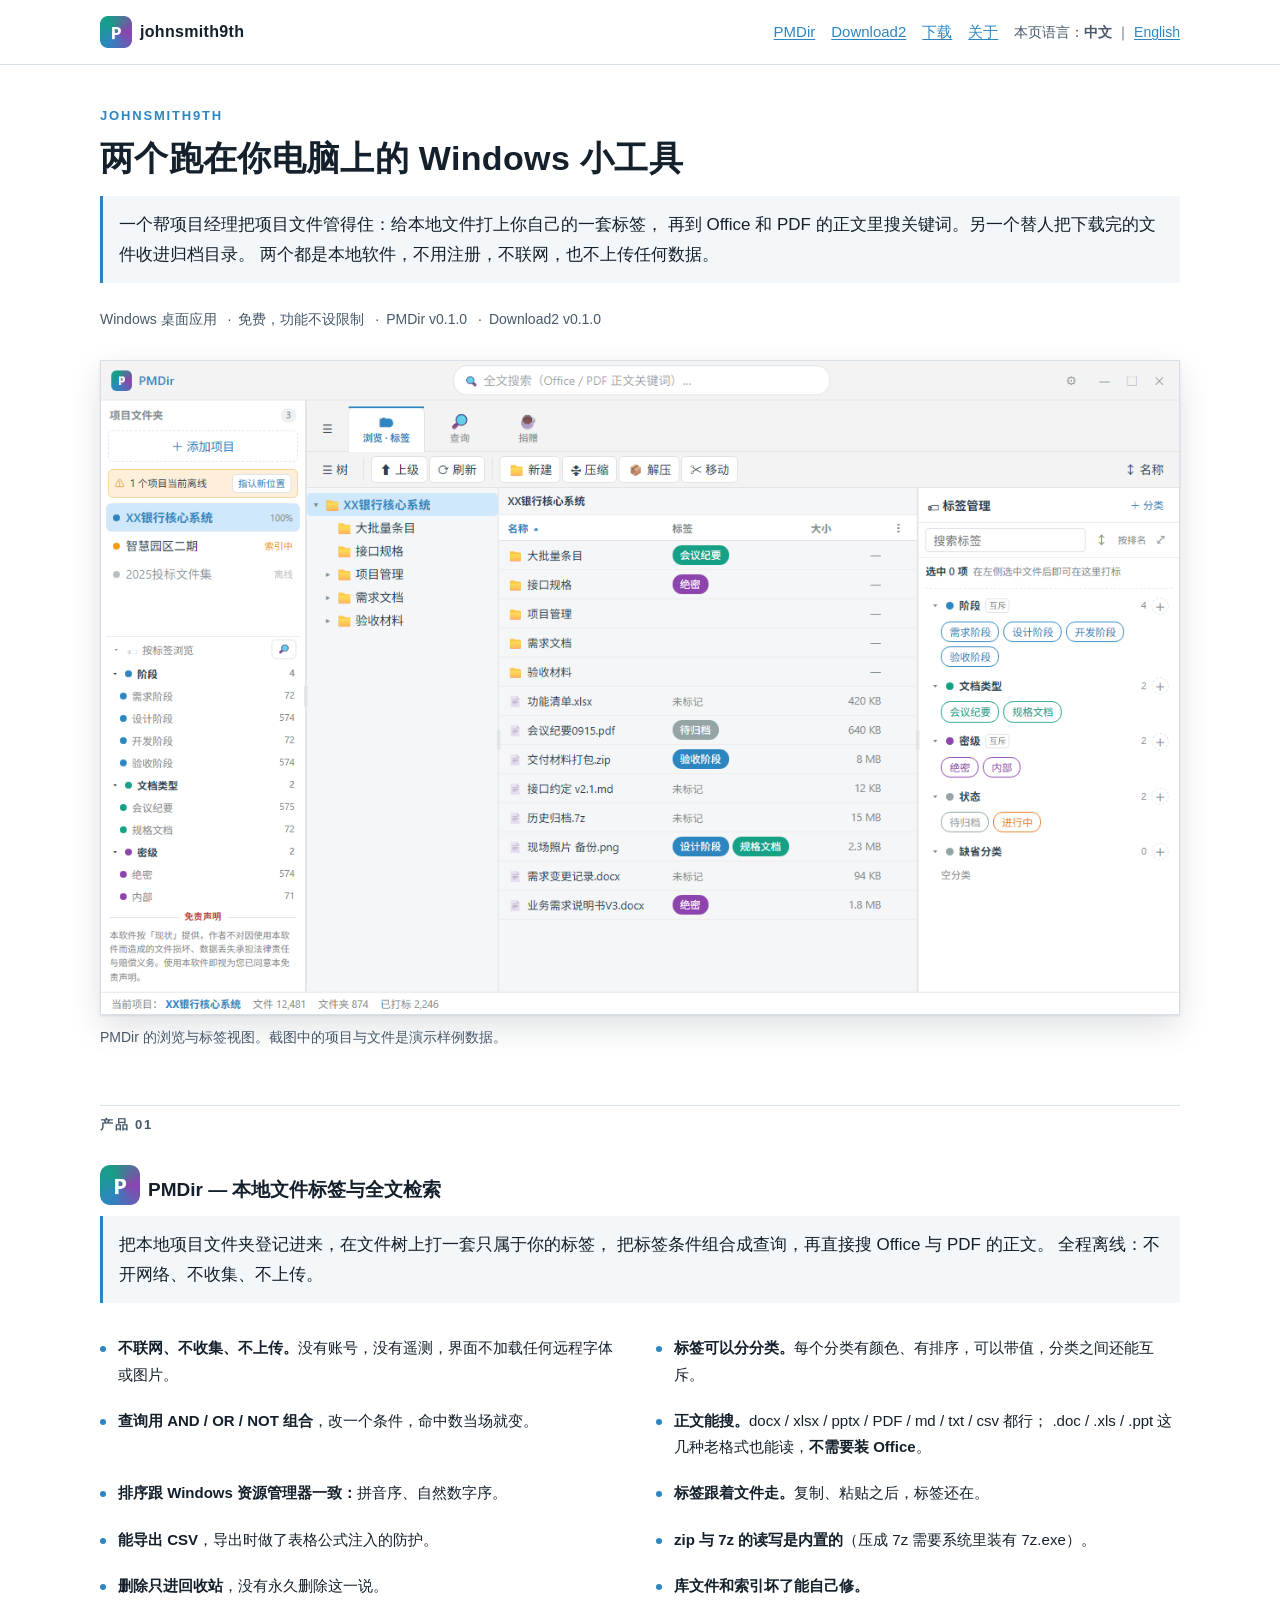
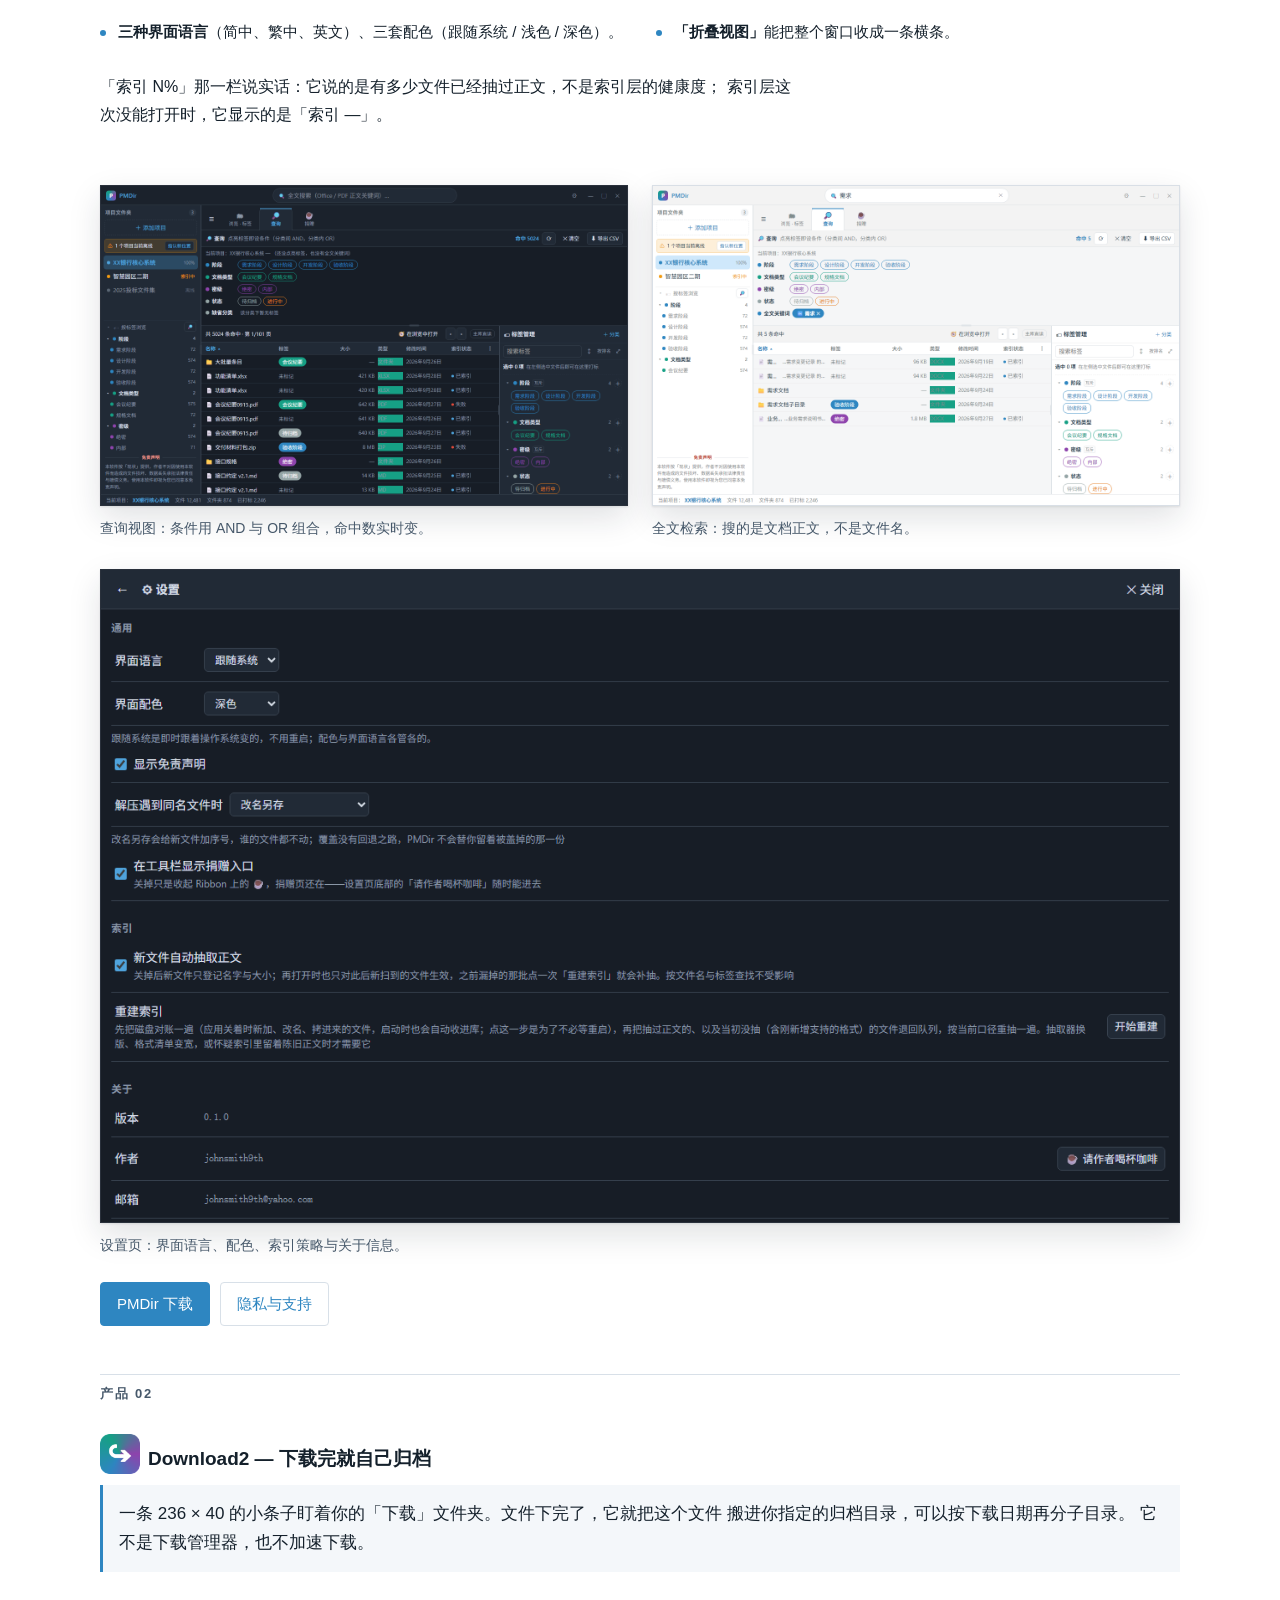
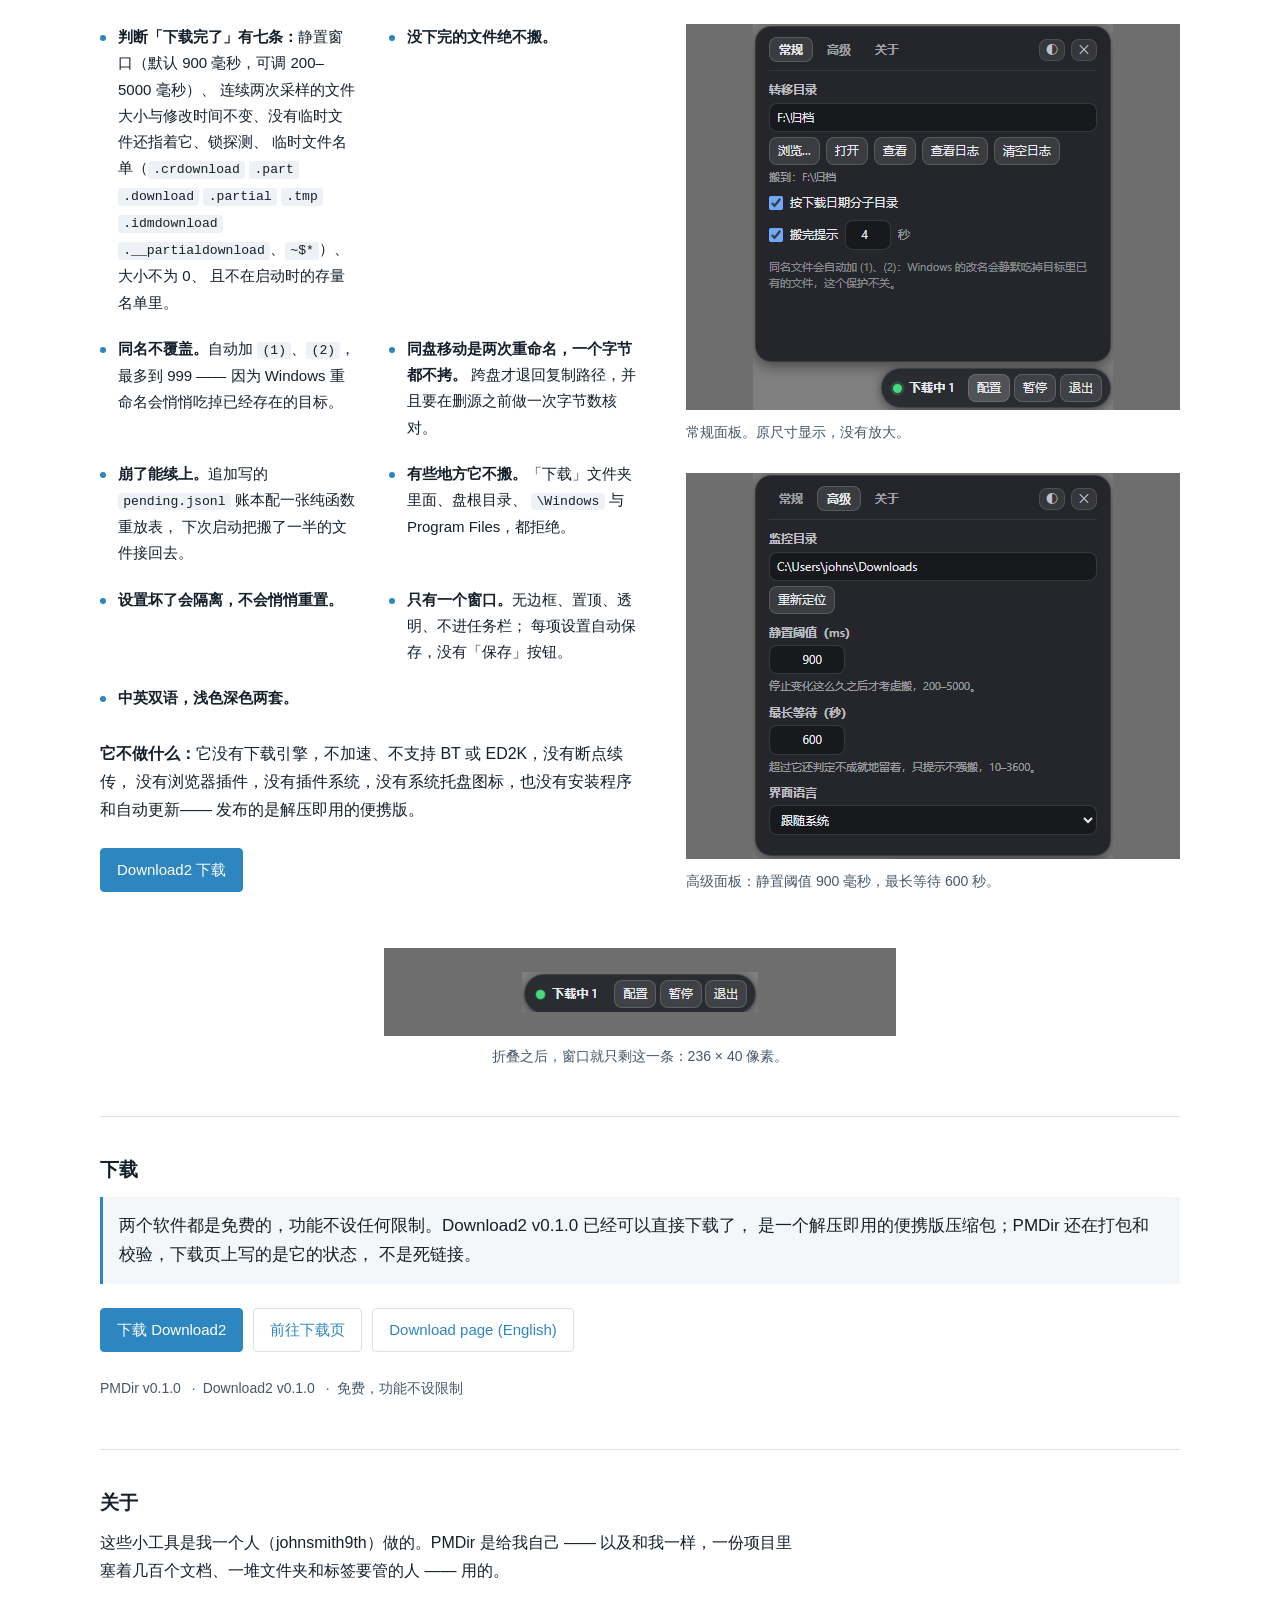
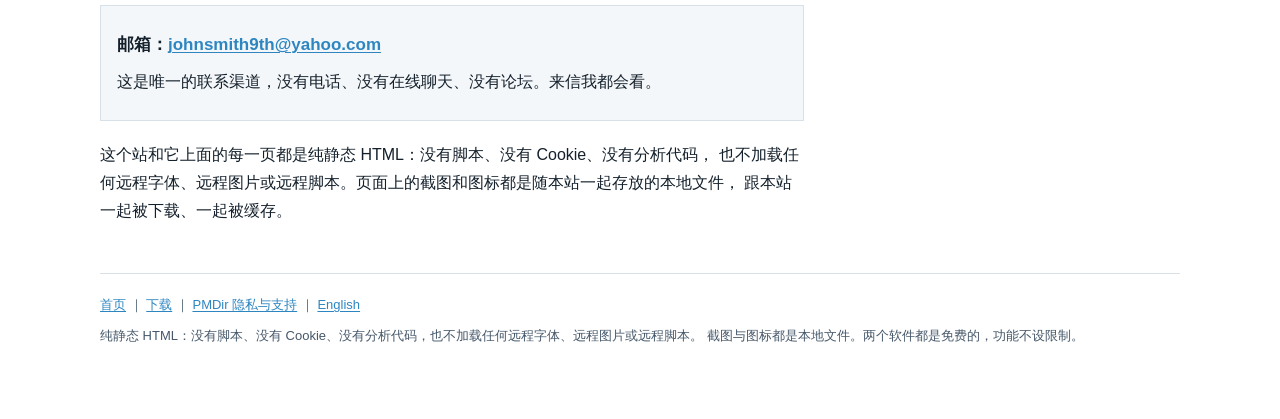
==== commit a2882426: "Show app icons on the product and download pages Download2 now ships an app icon, so both product he" ====
--- a/docs/index.html
+++ b/docs/index.html
@@ -137,7 +137,9 @@
 
       <section id="download2" class="section">
         <p class="eyebrow">产品 02</p>
-        <h2>Download2 — 下载完就自己归档</h2>
+        <h2>
+          <img class="hicon" src="assets/download2/icon.png" width="40" height="40" alt="" decoding="async" />Download2 — 下载完就自己归档
+        </h2>
         <p class="lede">
           一条 236 × 40 的小条子盯着你的「下载」文件夹。文件下完了，它就把这个文件
           搬进你指定的归档目录，可以按下载日期再分子目录。
--- a/docs/styles.css
+++ b/docs/styles.css
@@ -439,6 +439,14 @@
   margin-right: 0.5rem;
 }
 
+.card .hicon {
+  width: 28px;
+  height: 28px;
+  border-radius: 6px;
+  vertical-align: -0.35em;
+  margin-right: 0.4rem;
+}
+
 .feats {
   display: grid;
   gap: 0.25rem 2rem;
